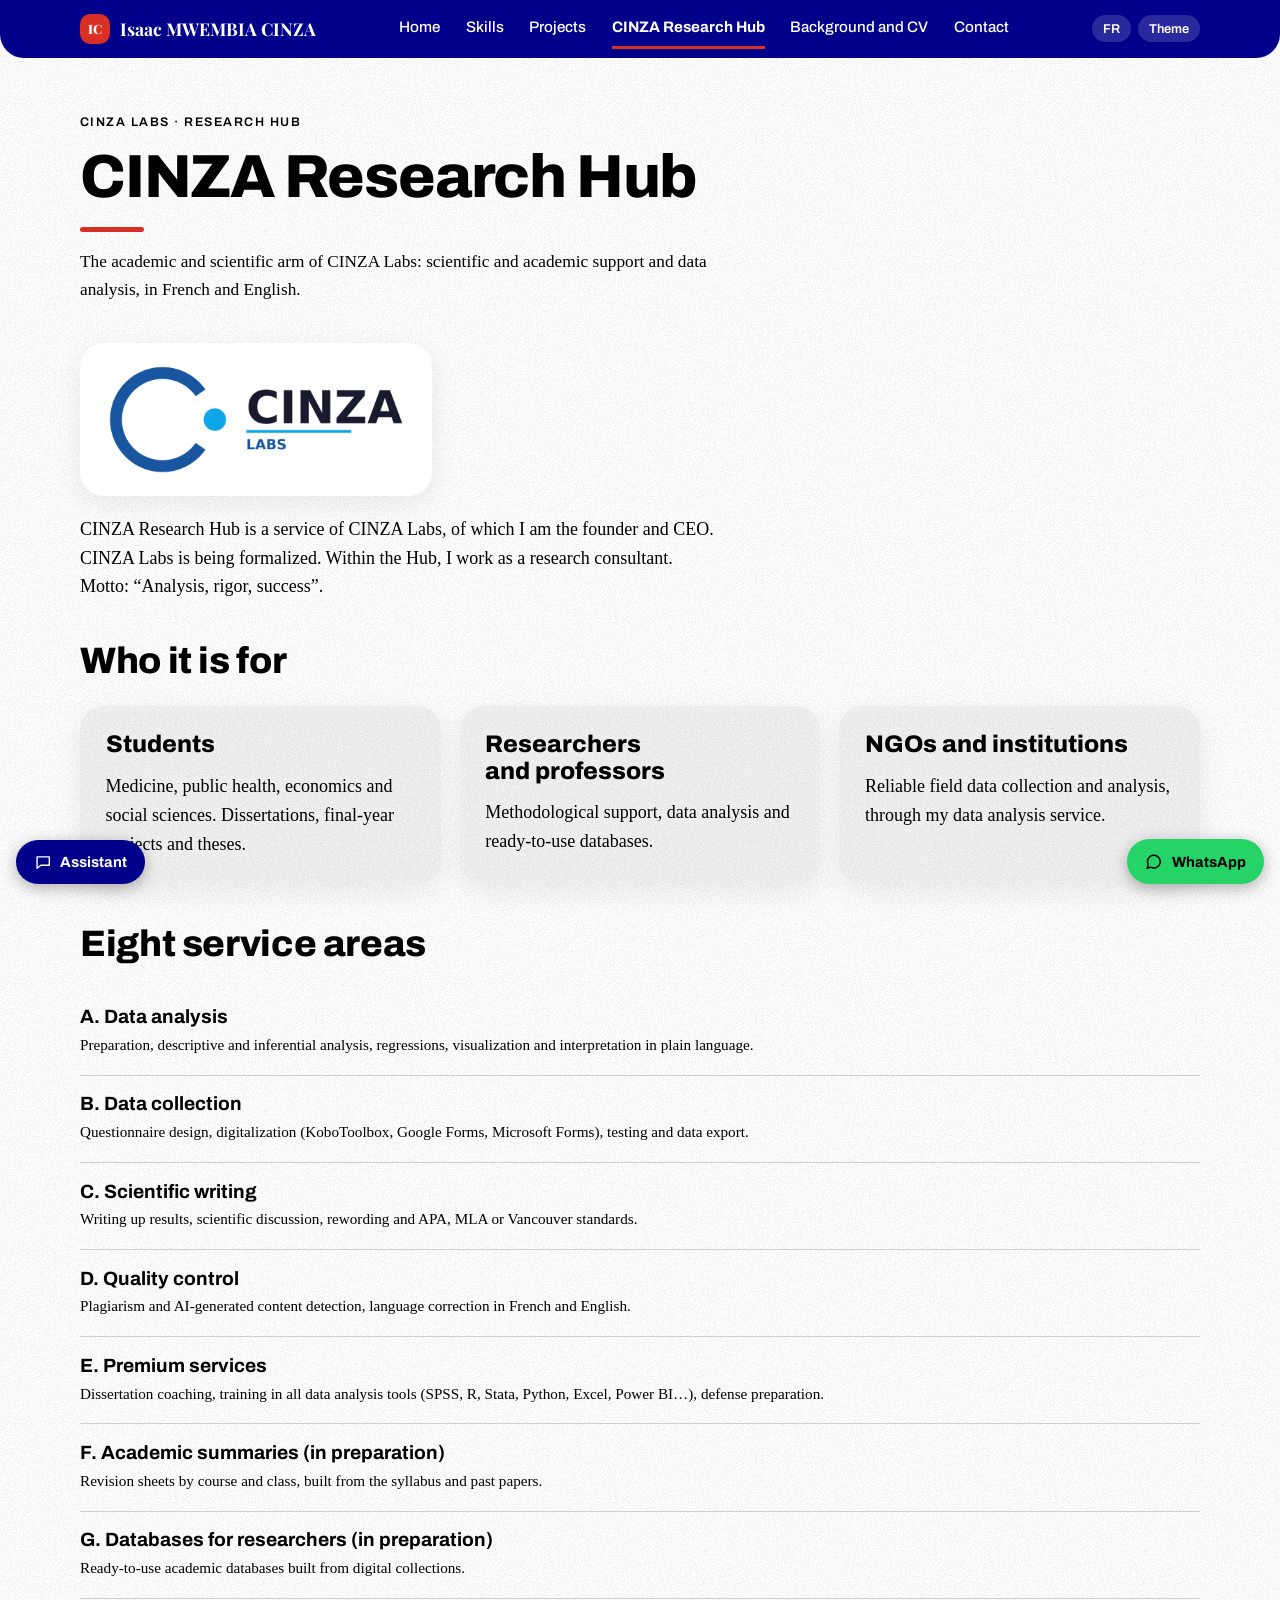
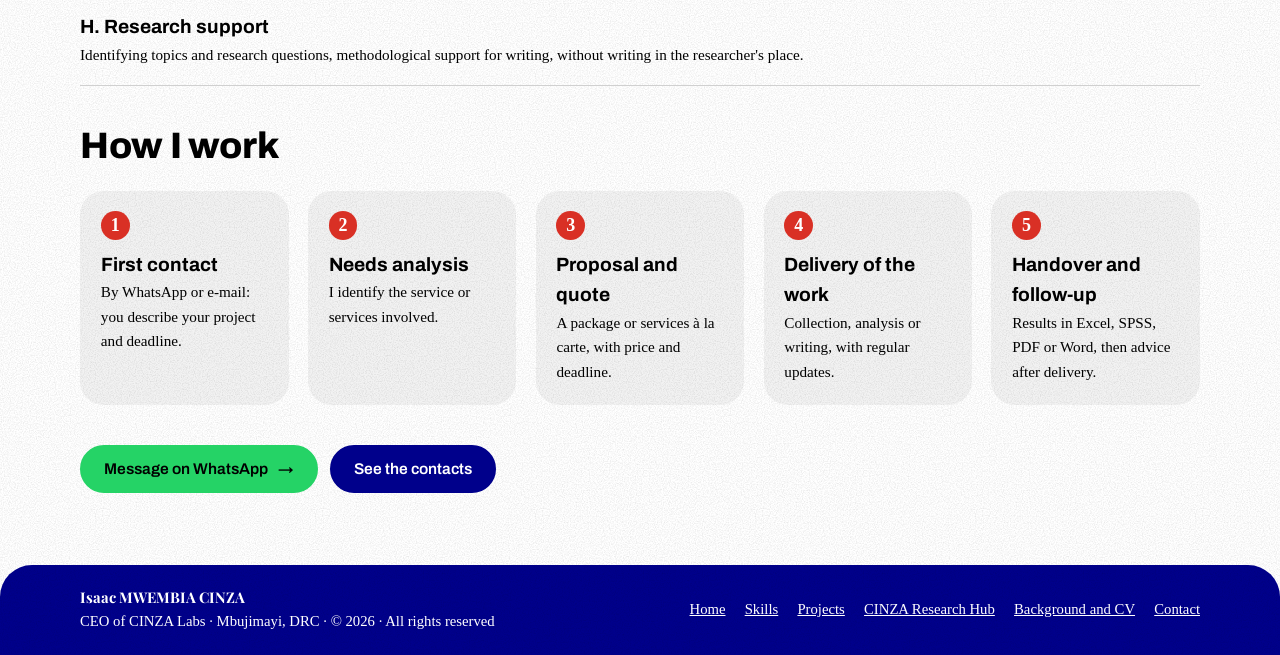
==== cinza.html @ 00ed7915 "Add files via upload This is my portfolio" ====
<!doctype html>
<html lang="fr"><head><meta charset="utf-8"><meta name="viewport" content="width=device-width,initial-scale=1,viewport-fit=cover"><title>CINZA Research Hub · Isaac MWEMBIA CINZA</title>
<link rel="stylesheet" href="https://fonts.googleapis.com/css2?family=Archivo:wght@500;700;800&family=Playfair+Display:wght@600;700;800&display=swap">
<link rel="stylesheet" href="style.css">
</head><body>
<div id="app" data-page="cinza">
<div id="site-header"></div>
<main class="wrap">
<div class="page-head"><span class="label"><span data-l="fr">CINZA Labs · Research Hub</span><span data-l="en">CINZA Labs · Research Hub</span></span><h1><span data-l="fr">CINZA Research Hub</span><span data-l="en">CINZA Research Hub</span></h1><p><span data-l="fr">Le pôle académique et scientifique de CINZA Labs : accompagnement scientifique, académique et analyse de données, en français et en anglais.</span><span data-l="en">The academic and scientific arm of CINZA Labs: scientific and academic support and data analysis, in French and English.</span></p></div>
<section class="block">
  <div class="logo-card"><img src="logo-cinza-labs.png" alt="CINZA Labs"></div>
  <p style="margin-top:1.2rem;max-width:40rem"><span data-l="fr">CINZA Research Hub est un service de CINZA Labs, dont je suis le fondateur et le CEO. CINZA Labs est en cours de formalisation. Au sein du Hub, je travaille comme consultant en recherche. Slogan : « Analyse, rigueur, réussite ».</span><span data-l="en">CINZA Research Hub is a service of CINZA Labs, of which I am the founder and CEO. CINZA Labs is being formalized. Within the Hub, I work as a research consultant. Motto: “Analysis, rigor, success”.</span></p>
</section>
<section class="block">
  <h2><span data-l="fr">Pour qui</span><span data-l="en">Who it is for</span></h2>
  <div class="grid">
    <div class="card"><h3><span data-l="fr">Étudiants</span><span data-l="en">Students</span></h3><p><span data-l="fr">Médecine, santé publique, sciences économiques et sociales. Mémoires, TFC et thèses.</span><span data-l="en">Medicine, public health, economics and social sciences. Dissertations, final-year projects and theses.</span></p></div>
    <div class="card"><h3><span data-l="fr">Chercheurs et professeurs</span><span data-l="en">Researchers and professors</span></h3><p><span data-l="fr">Accompagnement méthodologique, analyse des données et bases de données prêtes à l'emploi.</span><span data-l="en">Methodological support, data analysis and ready-to-use databases.</span></p></div>
    <div class="card"><h3><span data-l="fr">ONG et institutions</span><span data-l="en">NGOs and institutions</span></h3><p><span data-l="fr">Collecte de données de terrain fiables et analyse, à travers mon service d'analyse de données.</span><span data-l="en">Reliable field data collection and analysis, through my data analysis service.</span></p></div>
  </div>
</section>
<section class="block">
  <h2><span data-l="fr">Huit pôles de service</span><span data-l="en">Eight service areas</span></h2>
  <ul class="rows">
    <li><h3><span data-l="fr">A. Analyse de données</span><span data-l="en">A. Data analysis</span></h3><p><span data-l="fr">Préparation, analyse descriptive et inférentielle, régressions, visualisation et interprétation en langage simple.</span><span data-l="en">Preparation, descriptive and inferential analysis, regressions, visualization and interpretation in plain language.</span></p></li>
    <li><h3><span data-l="fr">B. Collecte de données</span><span data-l="en">B. Data collection</span></h3><p><span data-l="fr">Conception du questionnaire, digitalisation (KoboToolbox, Google Forms, Microsoft Forms), test et export des données.</span><span data-l="en">Questionnaire design, digitalization (KoboToolbox, Google Forms, Microsoft Forms), testing and data export.</span></p></li>
    <li><h3><span data-l="fr">C. Rédaction scientifique</span><span data-l="en">C. Scientific writing</span></h3><p><span data-l="fr">Rédaction des résultats, discussion scientifique, reformulation et normes APA, MLA ou Vancouver.</span><span data-l="en">Writing up results, scientific discussion, rewording and APA, MLA or Vancouver standards.</span></p></li>
    <li><h3><span data-l="fr">D. Contrôle qualité</span><span data-l="en">D. Quality control</span></h3><p><span data-l="fr">Détection de plagiat et de contenu généré par IA, correction linguistique en français et en anglais.</span><span data-l="en">Plagiarism and AI-generated content detection, language correction in French and English.</span></p></li>
    <li><h3><span data-l="fr">E. Services premium</span><span data-l="en">E. Premium services</span></h3><p><span data-l="fr">Coaching pour le mémoire, formation à tous les outils d'analyse de données (SPSS, R, Stata, Python, Excel, Power BI…), préparation de la soutenance.</span><span data-l="en">Dissertation coaching, training in all data analysis tools (SPSS, R, Stata, Python, Excel, Power BI…), defense preparation.</span></p></li>
    <li><h3><span data-l="fr">F. Résumés académiques (en préparation)</span><span data-l="en">F. Academic summaries (in preparation)</span></h3><p><span data-l="fr">Fiches de révision par cours et par promotion, construites à partir du syllabus et des anciens sujets.</span><span data-l="en">Revision sheets by course and class, built from the syllabus and past papers.</span></p></li>
    <li><h3><span data-l="fr">G. Bases de données pour chercheurs (en préparation)</span><span data-l="en">G. Databases for researchers (in preparation)</span></h3><p><span data-l="fr">Bases académiques prêtes à l'emploi, issues de collectes digitales.</span><span data-l="en">Ready-to-use academic databases built from digital collections.</span></p></li>
    <li><h3><span data-l="fr">H. Accompagnement recherche</span><span data-l="en">H. Research support</span></h3><p><span data-l="fr">Identification de sujets et de problématiques, accompagnement méthodologique à la rédaction, sans rédiger à la place du chercheur.</span><span data-l="en">Identifying topics and research questions, methodological support for writing, without writing in the researcher's place.</span></p></li>
  </ul>
</section>
<section class="block">
  <h2><span data-l="fr">Comment je travaille</span><span data-l="en">How I work</span></h2>
  <ol class="process">
    <li><b><span data-l="fr">Prise de contact</span><span data-l="en">First contact</span></b><p><span data-l="fr">Par WhatsApp ou par e-mail : tu décris ton projet et ton délai.</span><span data-l="en">By WhatsApp or e-mail: you describe your project and deadline.</span></p></li>
    <li><b><span data-l="fr">Analyse du besoin</span><span data-l="en">Needs analysis</span></b><p><span data-l="fr">Je repère le ou les services concernés.</span><span data-l="en">I identify the service or services involved.</span></p></li>
    <li><b><span data-l="fr">Proposition et devis</span><span data-l="en">Proposal and quote</span></b><p><span data-l="fr">Un pack ou des services à la carte, avec le prix et le délai.</span><span data-l="en">A package or services à la carte, with price and deadline.</span></p></li>
    <li><b><span data-l="fr">Exécution</span><span data-l="en">Delivery of the work</span></b><p><span data-l="fr">Collecte, analyse ou rédaction, avec des nouvelles régulières.</span><span data-l="en">Collection, analysis or writing, with regular updates.</span></p></li>
    <li><b><span data-l="fr">Livraison et suivi</span><span data-l="en">Handover and follow-up</span></b><p><span data-l="fr">Résultats en Excel, SPSS, PDF ou Word, puis conseils après livraison.</span><span data-l="en">Results in Excel, SPSS, PDF or Word, then advice after delivery.</span></p></li>
  </ol>
</section>
<div class="block"><div class="btn-row"><a class="btn wa" data-wa target="_blank" rel="noopener" href="https://wa.me/243808464837"><span data-l="fr">Écrire sur WhatsApp</span><span data-l="en">Message on WhatsApp</span> →</a><a class="btn blue" href="contact.html"><span data-l="fr">Voir les contacts</span><span data-l="en">See the contacts</span></a></div></div>
</main>
<div id="site-footer"></div>
</div>
<script src="site.js"></script>
</body></html>
---- style.css ----
/* Isaac MWEMBIA CINZA portfolio. Color system: blue = structure, links, labels, buttons; red = thin accents only; black = all text on white (white on dark); WhatsApp and Gmail use their own brand colors. Navy bar like the WDD 130 course page. Square corners, no background pattern. */
:root {
  --bg: #FFFFFF;
  --grain: url("data:image/svg+xml;utf8,<svg xmlns='http://www.w3.org/2000/svg' width='220' height='220'><filter id='n' x='0' y='0' width='100%' height='100%'><feTurbulence type='fractalNoise' baseFrequency='0.85' numOctaves='2' stitchTiles='stitch'/><feColorMatrix values='0 0 0 0 0 0 0 0 0 0 0 0 0 0 0 0 0 0 0.9 -0.35'/></filter><rect width='100%' height='100%' filter='url(%23n)' opacity='0.2'/></svg>");
  --surface: #F2F2F2;
  --ink: #000000;
  --muted: #000000;
  --rule: #D0D0D0;
  --rule-strong: #000000;
  --blue: #00008B;
  --blue-solid: #00008B;
  --red: #D93025;
  --red-solid: #D93025;
  --bar: #00008B;
  --bar-ink: #FFFFFF;
  --wa: #25D366;
  --wa-hover: #1FBF5B;
  --gmail: #D93025;
  --linkedin: #0A66C2;
  --pole-front: #00008B;
  --pole-data: #00008B;
  --pole-research: #00008B;
  --font-display: "Archivo", "Helvetica Neue", Arial, sans-serif;
  --font-body: "Times New Roman", Times, "Liberation Serif", serif;
  --font-ui: "Archivo", "Helvetica Neue", Arial, sans-serif;
  --font-name: "Playfair Display", "Times New Roman", Times, serif;
  color-scheme: light;
}
@media (prefers-color-scheme: dark) {
  :root:not([data-theme="light"]) {
    --bg: #000000;
    --grain: url("data:image/svg+xml;utf8,<svg xmlns='http://www.w3.org/2000/svg' width='220' height='220'><filter id='n' x='0' y='0' width='100%' height='100%'><feTurbulence type='fractalNoise' baseFrequency='0.85' numOctaves='2' stitchTiles='stitch'/><feColorMatrix values='0 0 0 0 1 0 0 0 0 1 0 0 0 0 1 0 0 0 0.9 -0.35'/></filter><rect width='100%' height='100%' filter='url(%23n)' opacity='0.2'/></svg>");
    --surface: #141414;
    --ink: #FFFFFF;
    --muted: #FFFFFF;
    --rule: #3A3A3A;
    --rule-strong: #FFFFFF;
    --blue: #8C98FF;
    --blue-solid: #2B2BD0;
    --red: #FF6B5E;
    --pole-front: #8C98FF;
    --pole-data: #8C98FF;
    --pole-research: #8C98FF;
    color-scheme: dark;
  }
}
:root[data-theme="dark"] {
  --bg: #000000;
    --grain: url("data:image/svg+xml;utf8,<svg xmlns='http://www.w3.org/2000/svg' width='220' height='220'><filter id='n' x='0' y='0' width='100%' height='100%'><feTurbulence type='fractalNoise' baseFrequency='0.85' numOctaves='2' stitchTiles='stitch'/><feColorMatrix values='0 0 0 0 1 0 0 0 0 1 0 0 0 0 1 0 0 0 0.9 -0.35'/></filter><rect width='100%' height='100%' filter='url(%23n)' opacity='0.2'/></svg>");
  --surface: #141414;
  --ink: #FFFFFF;
  --muted: #FFFFFF;
  --rule: #3A3A3A;
  --rule-strong: #FFFFFF;
  --blue: #8C98FF;
  --blue-solid: #2B2BD0;
  --red: #FF6B5E;
  --pole-front: #8C98FF;
  --pole-data: #8C98FF;
  --pole-research: #8C98FF;
  color-scheme: dark;
}

*, *::before, *::after { box-sizing: border-box; }
:root { padding-top: env(safe-area-inset-top, 0px); padding-bottom: env(safe-area-inset-bottom, 0px); }
html { scroll-behavior: smooth; scroll-padding-top: 5rem; }
body {
  margin: 0;
  background: var(--bg);
  color: var(--ink);
  font-family: var(--font-body);
  font-size: 1.125rem;
  line-height: 1.6;
  padding-inline: 1rem;
  padding-block: 0;
}
img { max-width: 100%; }
[hidden] { display: none !important; }
html:not([lang="en"]) [data-l="en"] { display: none; }
html[lang="en"] [data-l="fr"] { display: none; }

h1, h2, h3 { font-family: var(--font-display); margin: 0; text-wrap: balance; line-height: 1.1; }
p { margin: 0; }
a { color: var(--blue); }
:focus-visible { outline: 3px solid var(--red); outline-offset: 2px; }
.wrap { width: 100%; max-width: 70rem; margin-inline: auto; }
.label { font-size: 0.78rem; font-weight: 600; letter-spacing: 0.12em; text-transform: uppercase; color: var(--muted); }

/* Header */
.bar {
  position: sticky;
  top: env(safe-area-inset-top, 0px);
  z-index: 40;
  margin-inline: -1rem;
  padding-inline: 1rem;
  background: var(--bar);
  color: var(--bar-ink);
}
.bar-in { display: flex; align-items: center; justify-content: space-between; gap: 0.8rem; min-height: 3.6rem; }
.brand { display: flex; align-items: center; gap: 0.6rem; color: var(--bar-ink); text-decoration: none; font-family: var(--font-display); font-weight: 800; font-size: 1.1rem; white-space: nowrap; }
.mark { width: 1.9rem; height: 1.9rem; background: var(--red-solid); color: #fff; display: grid; place-items: center; font-size: 0.8rem; font-weight: 800; }
.nav { display: none; position: absolute; left: 0; right: 0; top: 100%; background: var(--bar); padding: 0.4rem 1rem 1rem; border-top: 1px solid rgba(255, 255, 255, 0.25); }
.nav.open { display: grid; }
.nav a { color: #FFFFFF; text-decoration: none; font-weight: 500; padding: 0.7rem 0; border-bottom: 1px solid rgba(255, 255, 255, 0.15); }
.nav a:hover { text-decoration: underline; text-underline-offset: 0.3em; }
.nav a[aria-current="page"] { color: #fff; font-weight: 700; box-shadow: inset 0.35rem 0 0 var(--red-solid); padding-left: 0.9rem; }
.tools { display: flex; gap: 0.4rem; }
.tool { font: 600 0.8rem var(--font-body); color: var(--bar-ink); background: transparent; border: 1px solid rgba(255, 255, 255, 0.6); padding: 0.4rem 0.7rem; cursor: pointer; min-width: 2.4rem; }
.tool:hover { background: #fff; color: #00008B; border-color: #fff; }
@media (min-width: 68rem) {
  .menu-btn { display: none; }
  .nav { display: flex; position: static; background: transparent; padding: 0; border: 0; gap: 1.6rem; }
  .nav a { border: 0; padding: 0.4rem 0; border-bottom: 3px solid transparent; font-size: 0.95rem; }
  .nav a[aria-current="page"] { box-shadow: none; padding-left: 0; border-bottom-color: var(--red-solid); }
}

/* Buttons */
.btn { display: inline-flex; align-items: center; gap: 0.6rem; padding: 0.85rem 1.4rem; font: 600 0.97rem var(--font-body); text-decoration: none; border: 2px solid var(--blue); color: var(--blue); background: transparent; cursor: pointer; }
.btn:hover { background: var(--blue-solid); color: #fff; border-color: var(--blue-solid); }
.btn.red { background: var(--red-solid); color: var(--on-red); border-color: var(--red-solid); }
.btn.red:hover { filter: brightness(1.1); background: var(--red-solid); }
.btn.blue { background: var(--blue-solid); color: #fff; border-color: var(--blue-solid); }
.btn.blue:hover { filter: brightness(1.15); }
.btn.white { background: #fff; color: #00008B; border-color: #fff; }
.btn.ghost-white { color: #fff; border-color: #fff; }
.btn.ghost-white:hover { background: #fff; color: #00008B; }
.btn[aria-disabled="true"] { opacity: 0.55; cursor: default; border-style: dashed; }
.btn-row { display: flex; flex-wrap: wrap; gap: 0.7rem; }

/* Sections */
.page-head { padding-block: 3rem 2rem; border-bottom: 1px solid var(--rule); margin-bottom: 2.5rem; }
.page-head h1 { font-size: clamp(2.2rem, 7vw, 3.8rem); font-weight: 800; letter-spacing: -0.02em; margin-top: 0.6rem; }
.page-head h1::after { content: ""; display: block; width: 4rem; height: 5px; background: var(--red-solid); margin-top: 1rem; }
.page-head p { margin-top: 1rem; max-width: 40rem; color: var(--muted); font-size: 1.08rem; }
.block { padding-block: 0 3.5rem; }
.block > h2 { font-size: clamp(1.6rem, 4.5vw, 2.3rem); font-weight: 800; letter-spacing: -0.01em; margin-bottom: 1.5rem; }

/* Home hero */
.hero { display: grid; gap: 2.5rem; padding-block: 3rem 3.5rem; }
@media (min-width: 58rem) { .hero { grid-template-columns: 1.4fr 1fr; align-items: center; gap: 4rem; padding-block: 4.5rem; } }
.hero h1 { font-size: clamp(2.4rem, 11vw, 4.8rem); font-weight: 800; letter-spacing: -0.02em; line-height: 1; margin-block: 0.8rem 1.3rem; }
.hero h1 span { display: block; }
.role-line { display: flex; flex-wrap: wrap; gap: 0.4rem 0.8rem; align-items: baseline; font-size: 1.2rem; }
.role-line b { font-family: var(--font-display); font-weight: 700; color: var(--blue); font-size: 1.45rem; min-height: 1.5em; }
.lead { margin-top: 1.2rem; max-width: 36rem; color: var(--muted); font-size: 1.1rem; }
.lead strong { color: var(--ink); font-weight: 600; }
.hero .btn-row { margin-top: 1.8rem; }
.portrait { margin: 0; width: 100%; max-width: 20rem; justify-self: start; }
@media (min-width: 58rem) { .portrait { justify-self: end; } }
.portrait .frame { position: relative; aspect-ratio: 4 / 5; max-width: 100%; background: var(--surface); box-shadow: 0.7rem 0.7rem 0 var(--blue-solid); border: 2px solid var(--ink); display: grid; overflow: hidden; }
.portrait img { grid-area: 1 / 1; width: 100%; height: 100%; object-fit: cover; object-position: 50% 18%; display: block; }
.portrait .ph { grid-area: 1 / 1; display: grid; place-content: center; text-align: center; gap: 0.5rem; padding: 1.5rem; color: var(--muted); font-size: 0.9rem; }
.portrait .ph svg { width: 4.5rem; margin-inline: auto; stroke: var(--blue); fill: none; stroke-width: 1.6; }
.portrait figcaption { margin-top: 1.6rem; display: grid; gap: 0.1rem; }
.portrait figcaption b { font-family: var(--font-display); font-size: 1.15rem; }
.portrait figcaption span { color: var(--muted); font-size: 0.92rem; }

/* Stats */
.stats { display: grid; grid-template-columns: repeat(auto-fit, minmax(min(13rem, 100%), 1fr)); border-block: 2px solid var(--ink); margin-bottom: 3.5rem; }
.stat { padding: 1.4rem 1.2rem 1.4rem 0; }
.stat b { display: block; font-family: var(--font-display); font-size: 3.2rem; font-weight: 800; line-height: 1; color: var(--blue); font-variant-numeric: tabular-nums; }
.stat span { display: block; margin-top: 0.4rem; color: var(--muted); font-size: 0.95rem; }

/* Cards */
.grid { display: grid; gap: 1.2rem; grid-template-columns: repeat(auto-fit, minmax(min(17rem, 100%), 1fr)); }
.card { background: var(--surface); border: 1px solid var(--rule); padding: 1.6rem; display: grid; gap: 0.9rem; align-content: start; min-width: 0; }
.card h3 { font-size: 1.5rem; font-weight: 800; }
.card p { color: var(--muted); }
.tag { display: inline-flex; align-items: center; gap: 0.5rem; font-size: 0.78rem; font-weight: 600; letter-spacing: 0.1em; text-transform: uppercase; color: var(--c); }
.tag::before { content: ""; width: 0.7rem; height: 0.7rem; background: var(--c); }
.c-front { --c: var(--pole-front); }
.c-data { --c: var(--pole-data); }
.c-research { --c: var(--pole-research); }
.link-more { justify-self: start; font-weight: 600; text-decoration: none; border-bottom: 2px solid var(--red-solid); color: var(--ink); padding-bottom: 0.1rem; }
.link-more:hover { color: var(--blue); }
.chips { list-style: none; margin: 0; padding: 0; display: flex; flex-wrap: wrap; gap: 0.4rem; }
.chips li { font-size: 0.82rem; border: 1px solid var(--rule); background: var(--bg); padding: 0.2rem 0.6rem; }

/* Band */
.band { background: var(--bar); color: var(--bar-ink); margin-inline: -1rem; padding: 3rem 1rem; }
.band .wrap { display: grid; gap: 1.5rem; }
.band h2 { font-size: clamp(1.8rem, 5vw, 2.8rem); font-weight: 800; }
.band p { color: #FFFFFF; max-width: 36rem; }

/* Skills */
.pole-sec { display: grid; gap: 1.6rem; padding-block: 2rem 2.5rem; border-top: 1px solid var(--rule); scroll-margin-top: 5rem; }
@media (min-width: 58rem) { .pole-sec { grid-template-columns: 1fr 1.4fr; gap: 4rem; } }
.pole-sec h2 { font-size: clamp(1.8rem, 5vw, 2.6rem); font-weight: 800; color: var(--c); margin-block: 0.6rem 0.8rem; }
.pole-sec p { color: var(--muted); }
.level { display: inline-flex; gap: 0.7rem; align-items: center; margin-top: 1rem; font-weight: 600; font-size: 0.9rem; }
.level i { display: inline-flex; gap: 3px; }
.level i b { width: 0.8rem; height: 0.8rem; background: var(--c); }
.skills { list-style: none; margin: 0; padding: 0; border-top: 2px solid var(--ink); }
.skill { display: grid; grid-template-columns: 1fr auto; gap: 0.3rem 1rem; align-items: center; padding: 0.85rem 0; border-bottom: 1px solid var(--rule); }
.skill .lvl { grid-column: 1 / -1; color: var(--muted); font-size: 0.85rem; }
.bars { display: inline-flex; gap: 4px; }
.bars i { width: 1.4rem; height: 0.6rem; border: 1.5px solid var(--c); }
.bars i.on { background: var(--c); }
@media (min-width: 40rem) { .skill { grid-template-columns: 1fr auto 8rem; } .skill .lvl { grid-column: auto; text-align: right; } }

/* Projects */
.filters { display: flex; flex-wrap: wrap; gap: 0.5rem; margin-bottom: 1.6rem; }
.filters button { font: 600 0.9rem var(--font-body); background: transparent; color: var(--ink); border: 2px solid var(--ink); padding: 0.5rem 1.1rem; cursor: pointer; }
.filters button[aria-pressed="true"] { background: var(--blue-solid); border-color: var(--blue-solid); color: #fff; }
.project .meta { display: flex; flex-wrap: wrap; gap: 0.4rem 1rem; align-items: center; }
.project .status { margin-left: auto; font-size: 0.8rem; font-weight: 600; color: var(--blue); }
.more { justify-self: start; background: transparent; border: 0; border-bottom: 2px solid var(--red-solid); color: var(--ink); font: 600 0.9rem var(--font-body); padding: 0 0 0.1rem; cursor: pointer; }
.detail { border-top: 1px solid var(--rule); padding-top: 0.9rem; }
.detail ul { margin: 0; padding-left: 1.1rem; display: grid; gap: 0.4rem; color: var(--muted); }

/* Lists and timeline */
.two { display: grid; gap: 2.5rem; }
@media (min-width: 58rem) { .two { grid-template-columns: 1.5fr 1fr; gap: 4rem; } .two.even { grid-template-columns: 1fr 1fr; } }
.rows { list-style: none; margin: 0; padding: 0; border-top: 2px solid var(--ink); }
.rows > li { padding: 1.1rem 0; border-bottom: 1px solid var(--rule); display: grid; gap: 0.15rem 1.5rem; min-width: 0; }
@media (min-width: 40rem) { .rows.timeline > li { grid-template-columns: 9.5rem 1fr; } }
.when { font-size: 0.85rem; font-weight: 600; color: var(--blue); }
.rows h3 { font-size: 1.2rem; font-weight: 700; }
.rows .where { color: var(--blue); font-weight: 500; }
.rows p { color: var(--muted); font-size: 0.95rem; margin-top: 0.2rem; }
.rows small { display: block; color: var(--muted); font-size: 0.85rem; }
.side-title { font-size: 1.3rem; font-weight: 800; margin-bottom: 0.9rem; }
.side-title:not(:first-child) { margin-top: 2.2rem; }

/* CV */
.cv-grid { display: grid; gap: 1.2rem; grid-template-columns: repeat(auto-fit, minmax(min(16rem, 100%), 1fr)); }
.cv-note { margin-top: 1rem; color: var(--muted); font-size: 0.95rem; min-height: 1.4em; }

/* CINZA */
.process { list-style: none; margin: 0; padding: 0; display: grid; gap: 1.2rem; grid-template-columns: repeat(auto-fit, minmax(min(12rem, 100%), 1fr)); counter-reset: step; }
.process li { border-top: 2px solid var(--ink); padding-top: 0.9rem; }
.process li::before { counter-increment: step; content: counter(step); display: inline-grid; place-items: center; width: 1.8rem; height: 1.8rem; background: var(--red-solid); color: #fff; font-weight: 700; margin-bottom: 0.6rem; }
.process b { display: block; font-family: var(--font-display); font-size: 1.2rem; }
.process p { color: var(--muted); font-size: 0.95rem; }

/* Contact */
.composer { background: var(--surface); border: 1px solid var(--rule); padding: 1.5rem; display: grid; gap: 1rem; }
.composer label { display: grid; gap: 0.35rem; font-weight: 600; font-size: 0.9rem; }
.composer input, .composer select, .composer textarea { width: 100%; font: 400 1rem var(--font-body); color: var(--ink); background: var(--bg); border: 1px solid var(--ink); padding: 0.7rem 0.8rem; border-radius: 0; }
.composer textarea { min-height: 7rem; resize: vertical; }
.channels { border-top: 2px solid var(--ink); align-self: start; }
.channel { display: grid; grid-template-columns: 1fr auto; gap: 0.2rem 1rem; align-items: center; padding: 1.1rem 0; border-bottom: 1px solid var(--rule); min-width: 0; }
.channel .label { grid-column: 1 / -1; }
.channel a.v { font-family: var(--font-display); font-weight: 800; font-size: clamp(1.3rem, 4.5vw, 1.8rem); text-decoration: none; color: var(--blue); overflow-wrap: anywhere; min-width: 0; line-height: 1.15; }

.copy { font: 600 0.8rem var(--font-body); background: transparent; color: var(--ink); border: 1px solid var(--ink); padding: 0.4rem 0.8rem; cursor: pointer; }
.copy:hover { background: var(--ink); color: var(--bg); }

/* Footer */
.foot { margin-top: 3rem; margin-inline: -1rem; padding: 2rem 1rem calc(5.5rem + env(safe-area-inset-bottom, 0px)); background: var(--surface); border-top: 4px solid var(--red-solid); }
.foot .wrap { display: flex; flex-wrap: wrap; justify-content: space-between; gap: 1rem 2rem; color: var(--muted); font-size: 0.92rem; }
.foot nav { display: flex; flex-wrap: wrap; gap: 0.4rem 1.2rem; }
.foot a { color: var(--ink); }

/* WhatsApp button */
.fab { position: fixed; right: 0; bottom: 0; z-index: 50; padding: 0 1rem calc(1rem + env(safe-area-inset-bottom, 0px)) 0; pointer-events: none; }
.fab a { pointer-events: auto; display: inline-flex; align-items: center; gap: 0.55rem; background: var(--wa); color: #000000; text-decoration: none; padding: 0.8rem 1.1rem; font: 700 0.92rem var(--font-body); box-shadow: 0 4px 16px rgba(0, 0, 0, 0.3); }
.fab svg { width: 1.2rem; height: 1.2rem; stroke: #000000; fill: none; stroke-width: 1.8; }

@media (prefers-reduced-motion: reduce) { html { scroll-behavior: auto; } }

/* Brand buttons */
.btn.wa { background: var(--wa); border-color: var(--wa); color: #000000; }
.btn.wa:hover { background: var(--wa-hover); border-color: var(--wa-hover); color: #000000; }
.btn.gmail { background: var(--gmail); border-color: var(--gmail); color: #FFFFFF; }
.btn.gmail:hover { filter: brightness(1.1); background: var(--gmail); color: #FFFFFF; }
.channel[data-brand="wa"] { --brand: var(--wa); }
.channel[data-brand="gmail"] { --brand: var(--gmail); }
.channel[data-brand="li"] { --brand: var(--linkedin); }
.channel .label::before { content: ""; display: inline-block; width: 0.75rem; height: 0.75rem; margin-right: 0.5rem; background: var(--brand, var(--blue)); }
.channel a.v:hover { text-decoration: underline; color: var(--blue); }
@media (max-width: 40rem) {
  .brand span:last-child { white-space: normal; line-height: 1.1; font-size: 0.85rem; max-width: 8rem; }
  .tool { padding: 0.35rem 0.5rem; font-size: 0.75rem; min-width: 0; }
  .bar-in { gap: 0.5rem; }
}

/* Times New Roman for reading text; Archivo for headings, navigation, buttons and small labels */
.btn, .tool, .filters button, .more, .copy, .fab a, .label, .tag, .when, .nav a, .status, .chips li, .composer label, .brand { font-family: var(--font-ui); }

/* Curves: rounded shapes and soft fills instead of hard frames */
:root { --r: 1.5rem; --r-sm: 0.9rem; }
.bar, .nav { border-radius: 0 0 1.5rem 1.5rem; }
.mark { border-radius: 0.65rem; }
.tool { border: 0; border-radius: 999px; background: rgba(255, 255, 255, 0.16); }
.tool:hover { background: #FFFFFF; color: #00008B; }
.btn { border: 2px solid transparent; border-radius: 999px; background: var(--surface); color: var(--blue); }
.btn:hover { background: var(--blue-solid); border-color: var(--blue-solid); color: #FFFFFF; }
.btn[aria-disabled="true"] { border-style: solid; }
.card, .composer { border: 0; border-radius: var(--r); box-shadow: 0 8px 28px rgba(0, 0, 0, 0.07); }
.portrait .frame { border: 0; border-radius: 10rem 10rem 1.5rem 1.5rem; }
.stats { border: 0; background: var(--surface); border-radius: var(--r); padding: 0.4rem 1.6rem; }
.page-head { border-bottom: 0; padding-bottom: 1rem; margin-bottom: 1.5rem; }
.page-head h1::after { border-radius: 999px; }
.rows, .skills, .channels { border-top: 0; }
.filters button { border: 0; border-radius: 999px; background: var(--surface); }
.chips li { border: 0; border-radius: 999px; background: var(--bg); padding: 0.25rem 0.85rem; }
.tag::before, .channel .label::before, .process li::before, .level i b { border-radius: 50%; }
.bars i { border-radius: 999px; }
.process li { border-top: 0; background: var(--surface); border-radius: var(--r); padding: 1.3rem; }
.composer input, .composer select, .composer textarea { border: 1px solid var(--rule); border-radius: var(--r-sm); }
.copy { border: 0; border-radius: 999px; background: var(--surface); padding: 0.45rem 0.95rem; }
.copy:hover { background: var(--ink); color: var(--bg); }
.band { margin-inline: 0; border-radius: 2rem; padding: 3rem 1.5rem; }
.foot { border-top: 0; border-radius: 2rem 2rem 0 0; }
.fab a { border-radius: 999px; }

/* Paper grain (save-the-date feel) and the name in an elegant serif */
body { background-color: var(--bg); background-image: var(--grain); }
.card, .composer, .stats, .process li, .foot { background-image: var(--grain); }
.brand, .hero h1, .portrait figcaption b, .foot b { font-family: var(--font-name); }
.brand { font-weight: 700; }
.hero h1 { font-weight: 700; letter-spacing: 0; line-height: 1.05; }
.btn.li { background: var(--linkedin); border-color: var(--linkedin); color: #FFFFFF; }
.btn.li:hover { filter: brightness(0.9); background: var(--linkedin); color: #FFFFFF; }

/* Services layout, compact footer */
.pole-sec { grid-template-columns: 1fr; }
@media (min-width: 58rem) { .pole-sec { grid-template-columns: 1fr 1.3fr; } }
.mini { font-family: var(--font-ui); font-size: 0.78rem; font-weight: 700; letter-spacing: 0.12em; text-transform: uppercase; margin: 1.5rem 0 0.5rem; }
.pole-sec .rows h3 { font-size: 1.1rem; }
.note { margin-top: 1.2rem; padding: 1rem 1.2rem; background: var(--surface); border-radius: var(--r-sm); font-size: 1rem; }
.about-line { margin-top: 1rem; font-family: var(--font-ui); font-weight: 600; font-size: 0.95rem; }
.logo-card { background: #FFFFFF; border-radius: var(--r); padding: 1rem 1.4rem; max-width: 22rem; box-shadow: 0 8px 28px rgba(0, 0, 0, 0.07); }
.logo-card img { display: block; width: 100%; height: auto; }
.foot { margin-top: 2rem; padding: 1.3rem 1rem; }
.foot .wrap { font-size: 0.92rem; gap: 0.6rem 2rem; align-items: center; }
.block { padding-block: 0 2.5rem; }
.fab { transition: opacity 0.2s; }
.fab.hide { opacity: 0; }
.fab.hide a { pointer-events: none; }

/* Footer navy, robust layout */
.foot { background-color: var(--bar); color: #fff; border-top: 0; }
.foot .wrap, .foot a, .foot b { color: #fff; }
.foot a:hover { text-decoration: underline; }
html { -webkit-text-size-adjust: 100%; }
body { overflow-x: hidden; }
img, svg, video, canvas { max-width: 100%; height: auto; }
.grid > *, .wrap > *, .card, .hero > *, .foot .wrap > * { min-width: 0; }
h1, h2, h3, p, li, a, .btn, .chip { overflow-wrap: anywhere; }
.btn { max-width: 100%; white-space: normal; }
.hero h1 { font-size: clamp(2.2rem, 9vw, 4.6rem); }
.btn-row, .row, .actions { flex-wrap: wrap; }
@media (max-width: 22rem) { .wrap { padding-inline: 0.75rem; } .foot nav { gap: 0.3rem 0.8rem; } }

/* Assistant */
.ai-btn { position: fixed; left: 1rem; bottom: calc(1rem + env(safe-area-inset-bottom, 0px)); z-index: 55; display: inline-flex; align-items: center; gap: 0.5rem; background: var(--bar); color: #FFFFFF; border: 0; border-radius: 999px; padding: 0.8rem 1.1rem; font: 700 0.92rem var(--font-ui); box-shadow: 0 4px 16px rgba(0, 0, 0, 0.3); cursor: pointer; }
.ai-btn svg { width: 1.15rem; height: 1.15rem; fill: none; stroke: #FFFFFF; stroke-width: 1.8; stroke-linejoin: round; }
.ai-btn:focus-visible, .ai-chip:focus-visible, .ai-send:focus-visible, .ai-x:focus-visible, .ai-form input:focus-visible { outline: 3px solid var(--blue); outline-offset: 2px; }
.ai-panel { position: fixed; left: 1rem; bottom: calc(4.6rem + env(safe-area-inset-bottom, 0px)); z-index: 60; width: min(24rem, calc(100vw - 2rem)); max-height: min(34rem, calc(100vh - 7rem)); display: flex; flex-direction: column; background: var(--bg); color: var(--ink); border: 2px solid var(--bar); border-radius: 1.5rem; box-shadow: 0 12px 40px rgba(0, 0, 0, 0.35); overflow: hidden; }
.ai-panel[hidden] { display: none; }
.ai-head { display: flex; align-items: center; justify-content: space-between; gap: 0.6rem; background: var(--bar); color: #FFFFFF; padding: 0.8rem 1rem; font-family: var(--font-ui); }
.ai-head b { display: block; font-size: 1rem; }
.ai-head small { display: block; font-size: 0.78rem; opacity: 0.9; }
.ai-x { flex: none; width: 2.2rem; height: 2.2rem; border-radius: 50%; border: 0; background: rgba(255, 255, 255, 0.18); color: #FFFFFF; font-size: 1.4rem; line-height: 1; cursor: pointer; }
.ai-log { flex: 1 1 auto; min-height: 6rem; overflow-y: auto; padding: 0.9rem; display: flex; flex-direction: column; gap: 0.6rem; }
.ai-msg { max-width: 88%; padding: 0.6rem 0.85rem; border-radius: 1.1rem; font-size: 0.98rem; line-height: 1.45; overflow-wrap: anywhere; white-space: pre-wrap; }
.ai-msg.bot { align-self: flex-start; background: var(--surface); color: var(--ink); border-bottom-left-radius: 0.3rem; }
.ai-msg.user { align-self: flex-end; background: var(--bar); color: #FFFFFF; border-bottom-right-radius: 0.3rem; }
.ai-msg.typing { opacity: 0.6; }
.ai-chips { display: flex; flex-wrap: wrap; gap: 0.4rem; padding: 0 0.9rem 0.6rem; }
.ai-chip { border: 1.5px solid var(--blue); background: transparent; color: var(--ink); border-radius: 999px; padding: 0.35rem 0.75rem; font: 600 0.8rem var(--font-ui); cursor: pointer; }
.ai-form { display: flex; gap: 0.5rem; padding: 0.6rem 0.9rem; border-top: 1px solid var(--rule); }
.ai-form input { flex: 1 1 auto; min-width: 0; border: 1.5px solid var(--rule); background: var(--bg); color: var(--ink); border-radius: 999px; padding: 0.55rem 0.9rem; font: 1rem var(--font-body); }
.ai-send { flex: none; border: 0; background: var(--bar); color: #FFFFFF; border-radius: 999px; padding: 0.55rem 1rem; font: 700 0.85rem var(--font-ui); cursor: pointer; }
.ai-send:disabled { opacity: 0.5; }
.ai-act { padding: 0 0.9rem 0.4rem; }
.ai-wa { display: inline-flex; align-items: center; gap: 0.4rem; background: var(--wa); color: #000000; text-decoration: none; border-radius: 999px; padding: 0.45rem 0.9rem; font: 700 0.82rem var(--font-ui); }
.ai-note { margin: 0; padding: 0.3rem 0.9rem 0.8rem; font-size: 0.74rem; line-height: 1.35; }
@media (max-width: 26rem) { .ai-btn .ai-lbl { display: none; } .ai-btn { padding: 0.8rem; } }
@media (max-height: 30rem) { .ai-panel { max-height: calc(100vh - 5.5rem); } .ai-note, .ai-chips { display: none; } }
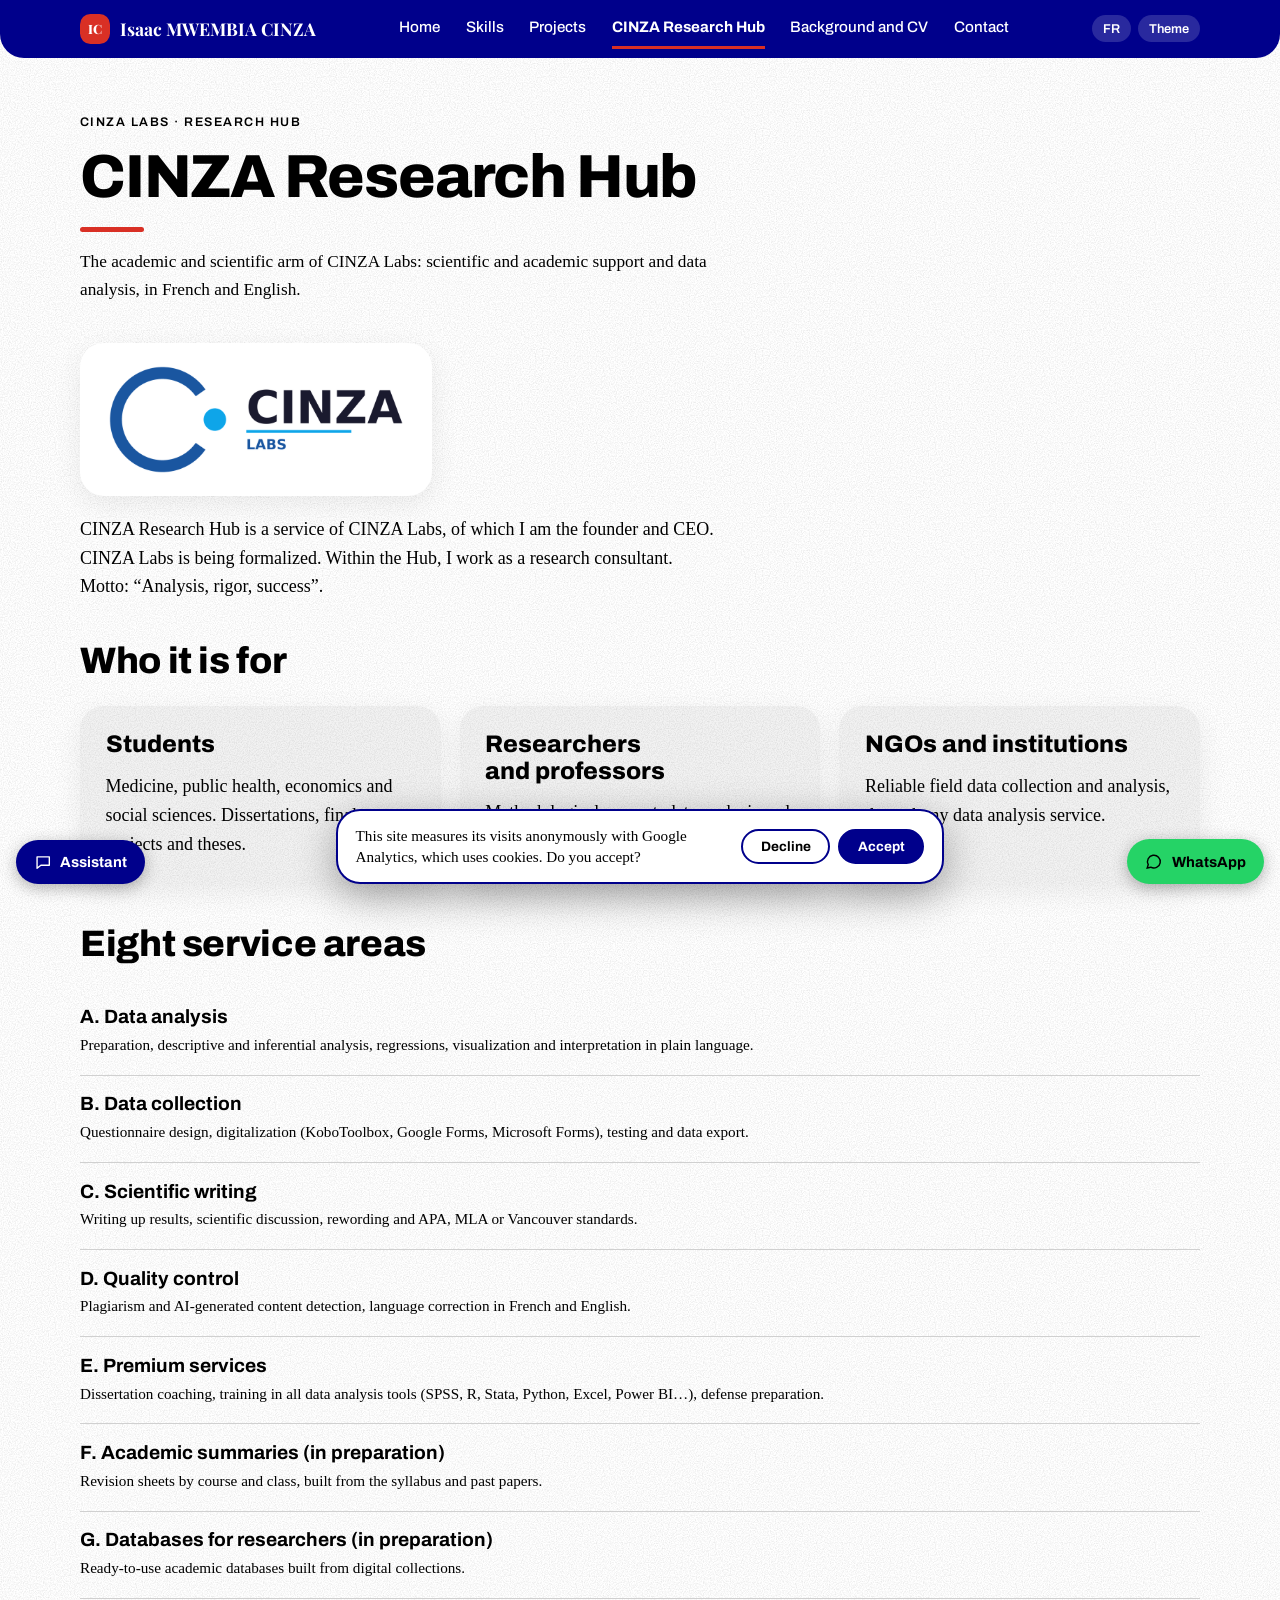
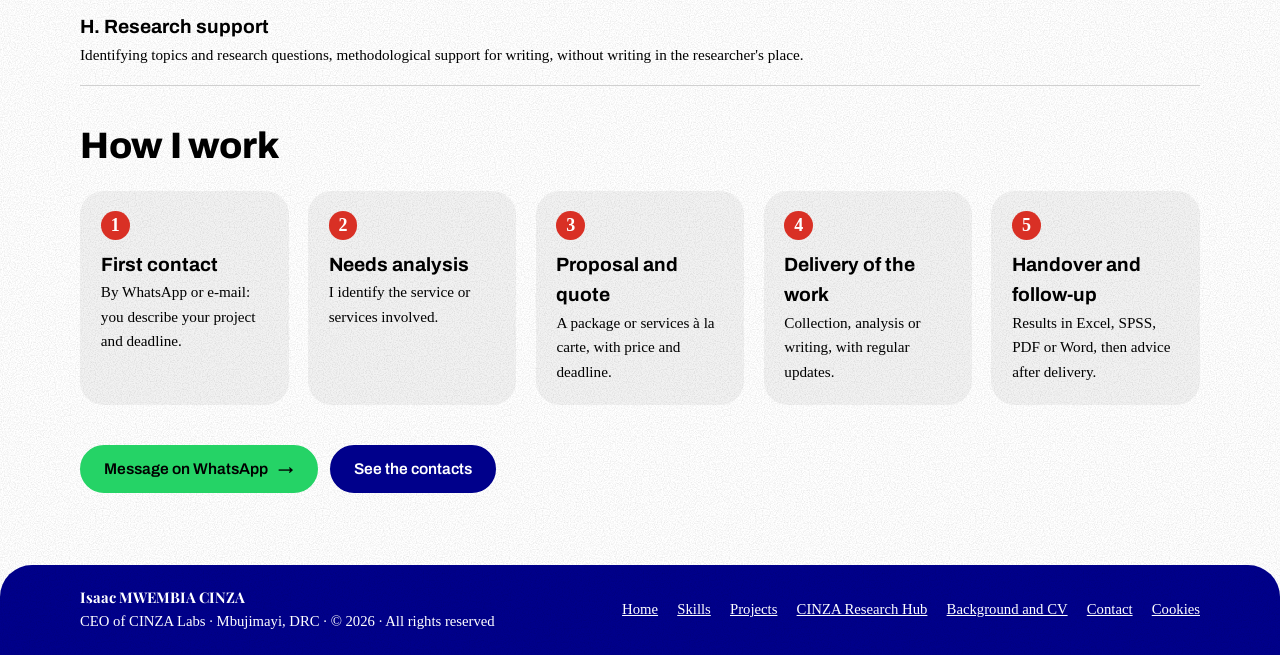
==== commit 7ec8b6c7: "Add files via upload Référencement" ====
--- a/cinza.html
+++ b/cinza.html
@@ -1,5 +1,10 @@
 <!doctype html>
 <html lang="fr"><head><meta charset="utf-8"><meta name="viewport" content="width=device-width,initial-scale=1,viewport-fit=cover"><title>CINZA Research Hub · Isaac MWEMBIA CINZA</title>
+<meta name="description" content="CINZA Research Hub, pôle académique et scientifique de CINZA Labs : accompagnement des étudiants, chercheurs et professeurs, analyse de données, rédaction scientifique.">
+<link rel="canonical" href="https://isaac-cinza.github.io/isaac-cinza/cinza.html">
+<link rel="icon" href="favicon.svg" type="image/svg+xml">
+<meta property="og:type" content="website"><meta property="og:site_name" content="Isaac MWEMBIA CINZA"><meta property="og:title" content="CINZA Research Hub · Isaac MWEMBIA CINZA"><meta property="og:description" content="CINZA Research Hub, pôle académique et scientifique de CINZA Labs : accompagnement des étudiants, chercheurs et professeurs, analyse de données, rédaction scientifique."><meta property="og:url" content="https://isaac-cinza.github.io/isaac-cinza/cinza.html"><meta property="og:image" content="https://isaac-cinza.github.io/isaac-cinza/og.png"><meta property="og:image:width" content="1200"><meta property="og:image:height" content="630">
+<meta name="twitter:card" content="summary_large_image">
 <link rel="stylesheet" href="https://fonts.googleapis.com/css2?family=Archivo:wght@500;700;800&family=Playfair+Display:wght@600;700;800&display=swap">
 <link rel="stylesheet" href="style.css">
 </head><body>
--- a/style.css
+++ b/style.css
@@ -370,3 +370,13 @@
 .ai-note { margin: 0; padding: 0.3rem 0.9rem 0.8rem; font-size: 0.74rem; line-height: 1.35; }
 @media (max-width: 26rem) { .ai-btn .ai-lbl { display: none; } .ai-btn { padding: 0.8rem; } }
 @media (max-height: 30rem) { .ai-panel { max-height: calc(100vh - 5.5rem); } .ai-note, .ai-chips { display: none; } }
+
+/* Consentement cookies */
+.consent { position: fixed; left: 1rem; right: 1rem; bottom: calc(1rem + env(safe-area-inset-bottom, 0px)); z-index: 90; max-width: 38rem; margin-inline: auto; display: flex; flex-wrap: wrap; align-items: center; justify-content: space-between; gap: 0.7rem 1rem; background: var(--bg); color: var(--ink); border: 2px solid var(--bar); border-radius: 1.5rem; padding: 0.9rem 1.1rem; box-shadow: 0 12px 40px rgba(0, 0, 0, 0.35); font-size: 0.95rem; line-height: 1.4; }
+.consent p { flex: 1 1 16rem; min-width: 0; }
+.consent-btns { display: flex; gap: 0.5rem; flex-wrap: wrap; }
+.consent button { border-radius: 999px; padding: 0.5rem 1.1rem; font: 700 0.85rem var(--font-ui); cursor: pointer; border: 2px solid var(--bar); }
+.consent-yes { background: var(--bar); color: #FFFFFF; }
+.consent-no { background: transparent; color: var(--ink); }
+.consent button:focus-visible { outline: 3px solid var(--blue); outline-offset: 2px; }
+.cookie-link { background: none; border: 0; padding: 0; color: #FFFFFF; font: inherit; text-decoration: underline; cursor: pointer; }
